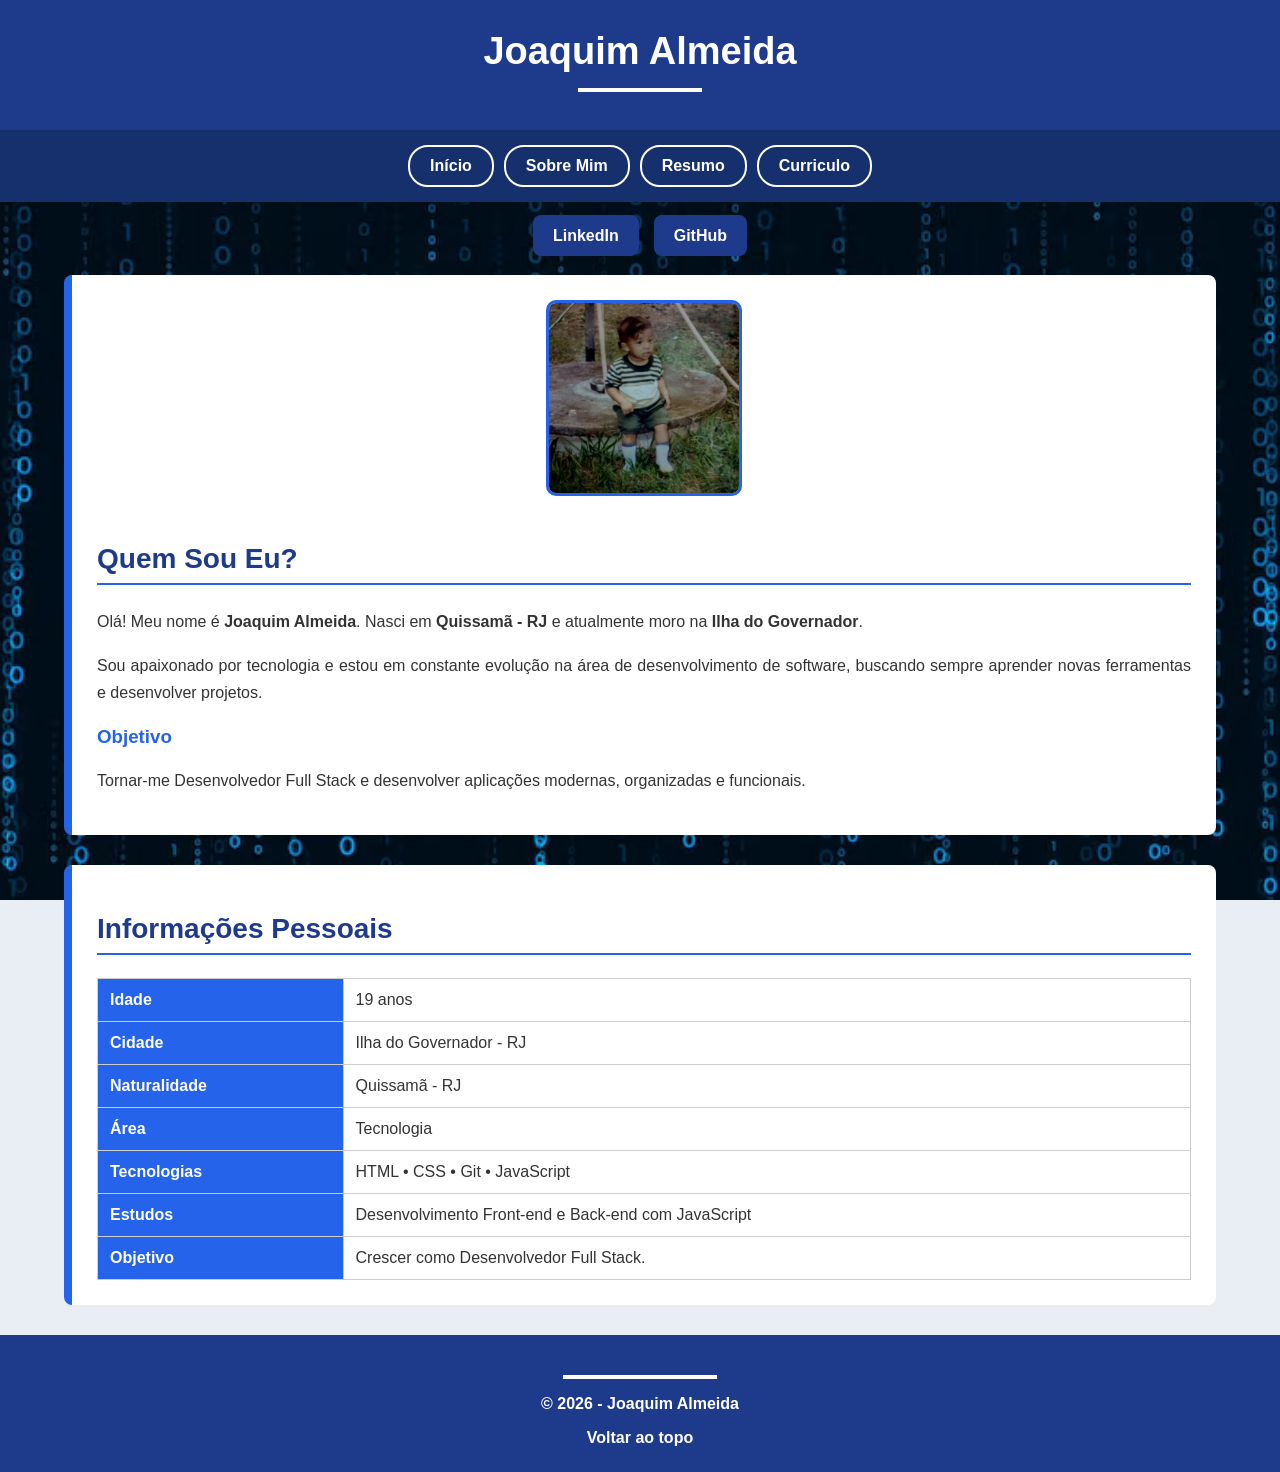
==== index.html @ 86e21179 "Finalizacao do projeto pessoal" ====
<!doctype html>
<html lang="pt-BR">
  <head>
    <meta charset="UTF-8" />
    <meta name="viewport" content="width=device-width, initial-scale=1.0" />
    <title>Page Pessoal</title>

    <link rel="stylesheet" href="style.css" />
  </head>

  <body id="inicio">
    <header class="cabecalho">
      <h1 class="titulo-principal">Joaquim Almeida</h1>
      <hr class="linha" />
    </header>

    <nav class="menu">
      <a class="link-menu" href="index.html">Início</a>
      <a class="link-menu" href="sobremim.html">Sobre Mim</a>
      <a class="link-menu" href="resumo.html">Resumo</a>
      <a class="link-menu" href="curriculo.html">Curriculo</a>
    </nav>

    <div class="redes">
      <div class="rede">
        <a
          class="botao-rede"
          href="https://www.linkedin.com/in/-joaquimal/"
          target="_blank"
        >
          LinkedIn
        </a>
      </div>

      <div class="rede">
        <a
          class="botao-rede"
          href="https://github.com/JoaquimAl-Prog"
          target="_blank"
        >
          GitHub
        </a>
      </div>
    </div>

    <main class="container">
      <!-- SOBRE MIM -->

      <section class="card">
        <div class="imagem-perfil">
          <div class="foto-perfil">
            <img class="foto" src="Imagens/foto3.jpeg" alt="Minha Foto" />
          </div>
        </div>

        <div class="conteudo">
          <div class="bloco">
            <h2 class="titulo">Quem Sou Eu?</h2>

            <p class="texto">
              Olá! Meu nome é <strong>Joaquim Almeida</strong>. Nasci em
              <strong>Quissamã - RJ</strong> e atualmente moro na
              <strong>Ilha do Governador</strong>.
            </p>
          </div>

          <div class="bloco">
            <p class="texto">
              Sou apaixonado por tecnologia e estou em constante evolução na
              área de desenvolvimento de software, buscando sempre aprender
              novas ferramentas e desenvolver projetos.
            </p>
          </div>

          <div class="bloco">
            <h3 class="subtitulo">Objetivo</h3>

            <div class="descricao">
              <p class="texto">
                Tornar-me Desenvolvedor Full Stack e desenvolver aplicações
                modernas, organizadas e funcionais.
              </p>
            </div>
          </div>
        </div>
      </section>

      <!-- INFORMAÇÕES -->

      <section class="card">
        <div class="conteudo">
          <div class="bloco">
            <h2 class="titulo">Informações Pessoais</h2>
          </div>

          <div class="tabela">
            <table class="tabela-info">
              <tr>
                <td class="campo">Idade</td>
                <td class="valor">19 anos</td>
              </tr>

              <tr>
                <td class="campo">Cidade</td>
                <td class="valor">Ilha do Governador - RJ</td>
              </tr>

              <tr>
                <td class="campo">Naturalidade</td>
                <td class="valor">Quissamã - RJ</td>
              </tr>

              <tr>
                <td class="campo">Área</td>
                <td class="valor">Tecnologia</td>
              </tr>

              <tr>
                <td class="campo">Tecnologias</td>
                <td class="valor">HTML • CSS • Git • JavaScript</td>
              </tr>

              <tr>
                <td class="campo">Estudos</td>
                <td class="valor">
                  Desenvolvimento Front-end e Back-end com JavaScript
                </td>
              </tr>

              <tr>
                <td class="campo">Objetivo</td>
                <td class="valor">Crescer como Desenvolvedor Full Stack.</td>
              </tr>
            </table>
          </div>
        </div>
      </section>
    </main>

    <footer class="rodape">
      <hr class="linha" />

      <p><b>© 2026 - Joaquim Almeida</b></p>
      <a class="voltar-topo" href="#inicio"> Voltar ao topo</a>
    </footer>
  </body>
</html>
---- style.css ----
html{
  scroll-behavior: smooth;
}

body {
  margin: 0;
  font-family: Arial, Helvetica, sans-serif;
  background-color: #e9eef5;
  color: #333;
  background-image: url("Imagens/fundo.jpeg.avif");
  background-size: cover;
  background-position: center;
  background-attachment: fixed;
}

/* ==========================
   CABEÇALHO
========================== */

.cabecalho {
  background-color: #1e3a8a;
  color: white;
  text-align: center;
  padding: 30px;
}

.titulo-principal {
  margin: 0;
  font-size: 38px;
}

.linha {
  width: 120px;
  border: 2px solid white;
  margin-top: 15px;
}

/* ==========================
   MENU
========================== */

.menu {
  background-color: #15306d;
  display: flex;
  justify-content: center;
  align-items: center;
  flex-wrap: wrap;
  padding: 15px;
  gap: 10px;
}

.link-menu {
  text-decoration: none;
  color: white;
  padding: 10px 20px;
  border: 2px solid white;
  border-radius: 20px;
  font-weight: bold;
}

.link-menu:hover {
  background-color: white;
  color: #15306d;
}

/* ==========================
   REDES SOCIAIS
========================== */

.redes {
  display: flex;
  justify-content: center;
  align-items: center;
  flex-wrap: wrap;
  gap: 15px;
  margin: 25px 0;
}

.botao-rede {
  text-decoration: none;
  background-color: #1e3a8a;
  color: white;
  padding: 12px 20px;
  border-radius: 8px;
  font-weight: bold;
}

.botao-rede:hover {
  background-color: #2563eb;
}

/* ==========================
   CONTAINER
========================== */

.container {
  width: 90%;
  max-width: 1200px;
  margin: 30px auto;

  display: flex;
  flex-direction: column;
  gap: 30px;
}

/* ==========================
   CARDS
========================== */

.card {
  display: flex;
  flex-direction: column;
  align-items: center;

  background-color: white;
  border-left: 8px solid #2563eb;
  border-radius: 8px;
  padding: 25px;
}

/* ==========================
   FOTO
========================== */

.imagem-perfil {
  width: 100%;
  margin-bottom: 20px;
  text-align: center;
}

.foto {
  width: 190px;
  height: 190px;
  object-fit: cover;
  border: 3px solid #2563eb;
  border-radius: 10px;
}

/* ==========================
   CONTEÚDO
========================== */

.conteudo {
  width: 100%;
}

.titulo {
  color: #1e3a8a;
  font-size: 28px;
  border-bottom: 2px solid #2563eb;
  padding-bottom: 8px;
}

.subtitulo {
  color: #2563eb;
  margin-top: 20px;
}

.texto {
  line-height: 1.7;
  text-align: justify;
}

/* ==========================
   LISTAS
========================== */

.lista-caracteristicas {
  display: flex;
  flex-direction: column;
  gap: 8px;
  padding-left: 20px;
}

.lista-caracteristicas li {
  margin-bottom: 5px;
}

/* ==========================
   GALERIA
========================== */
.galeria {
  display: flex;
  justify-content: center;
  align-items: center;
  gap: 20px;
  flex-wrap: wrap;
}

.galeria .foto {
  width: 140px;
  height: 140px;
  object-fit: cover;
}

/* ==========================
   TABELAS
========================== */

.tabela-info {
  width: 100%;
  border-collapse: collapse;
}

.tabela-info td {
  border: 1px solid #ccc;
  padding: 12px;
}

.campo {
  background-color: #2563eb;
  color: white;
  font-weight: bold;
}

/* ==========================
   LINHA MENOR
========================== */

.linha-menor {
  width: 100px;
  border: 2px solid #2563eb;
  margin-left: 0;
}

.voltar-topo {
  color: white;
  text-decoration: none;
  font-weight: bold;
}

/* ==========================
   RODAPÉ
========================== */

.rodape {
  background-color: #1e3a8a;
  color: white;
  text-align: center;
  padding: 25px;
}

.rodape .linha {
  width: 150px;
  border: 2px solid white;
}

/* ==========================
   AREA DE IMPRIMIR
========================== */

@media print{
.no-print, 
  .menu,
  .redes,
  .voltar-topo,
  .rodape,
  .linha,
  header nav { 
    display: none !important;
  }
.card{
    padding:15px;
}

.titulo{
    font-size:24px;
    margin-bottom:8px;
}

.subtitulo{
    margin-top:12px;
    margin-bottom:6px;
}

.texto{
    line-height:1.35;
}

.lista-caracteristicas{
    gap:4px;
}

.lista-caracteristicas li{
    margin-bottom:2px;
}

}
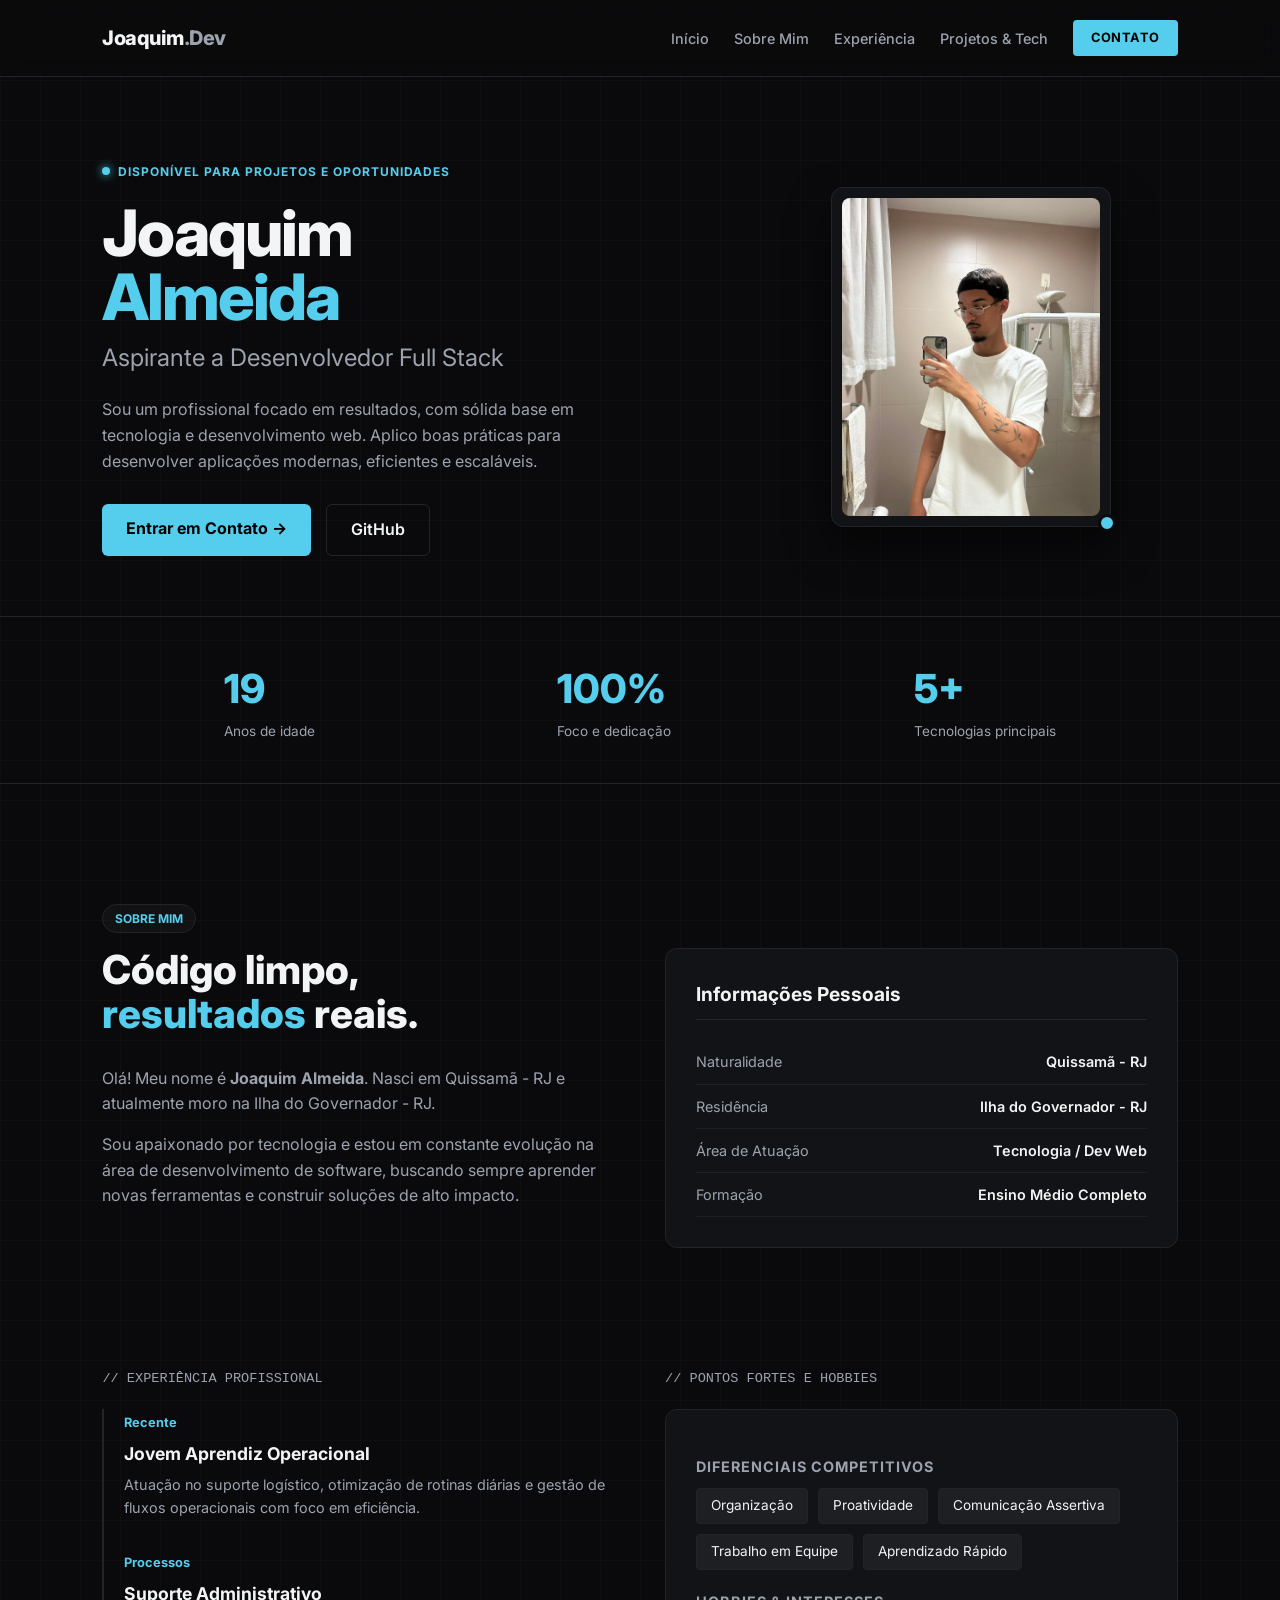
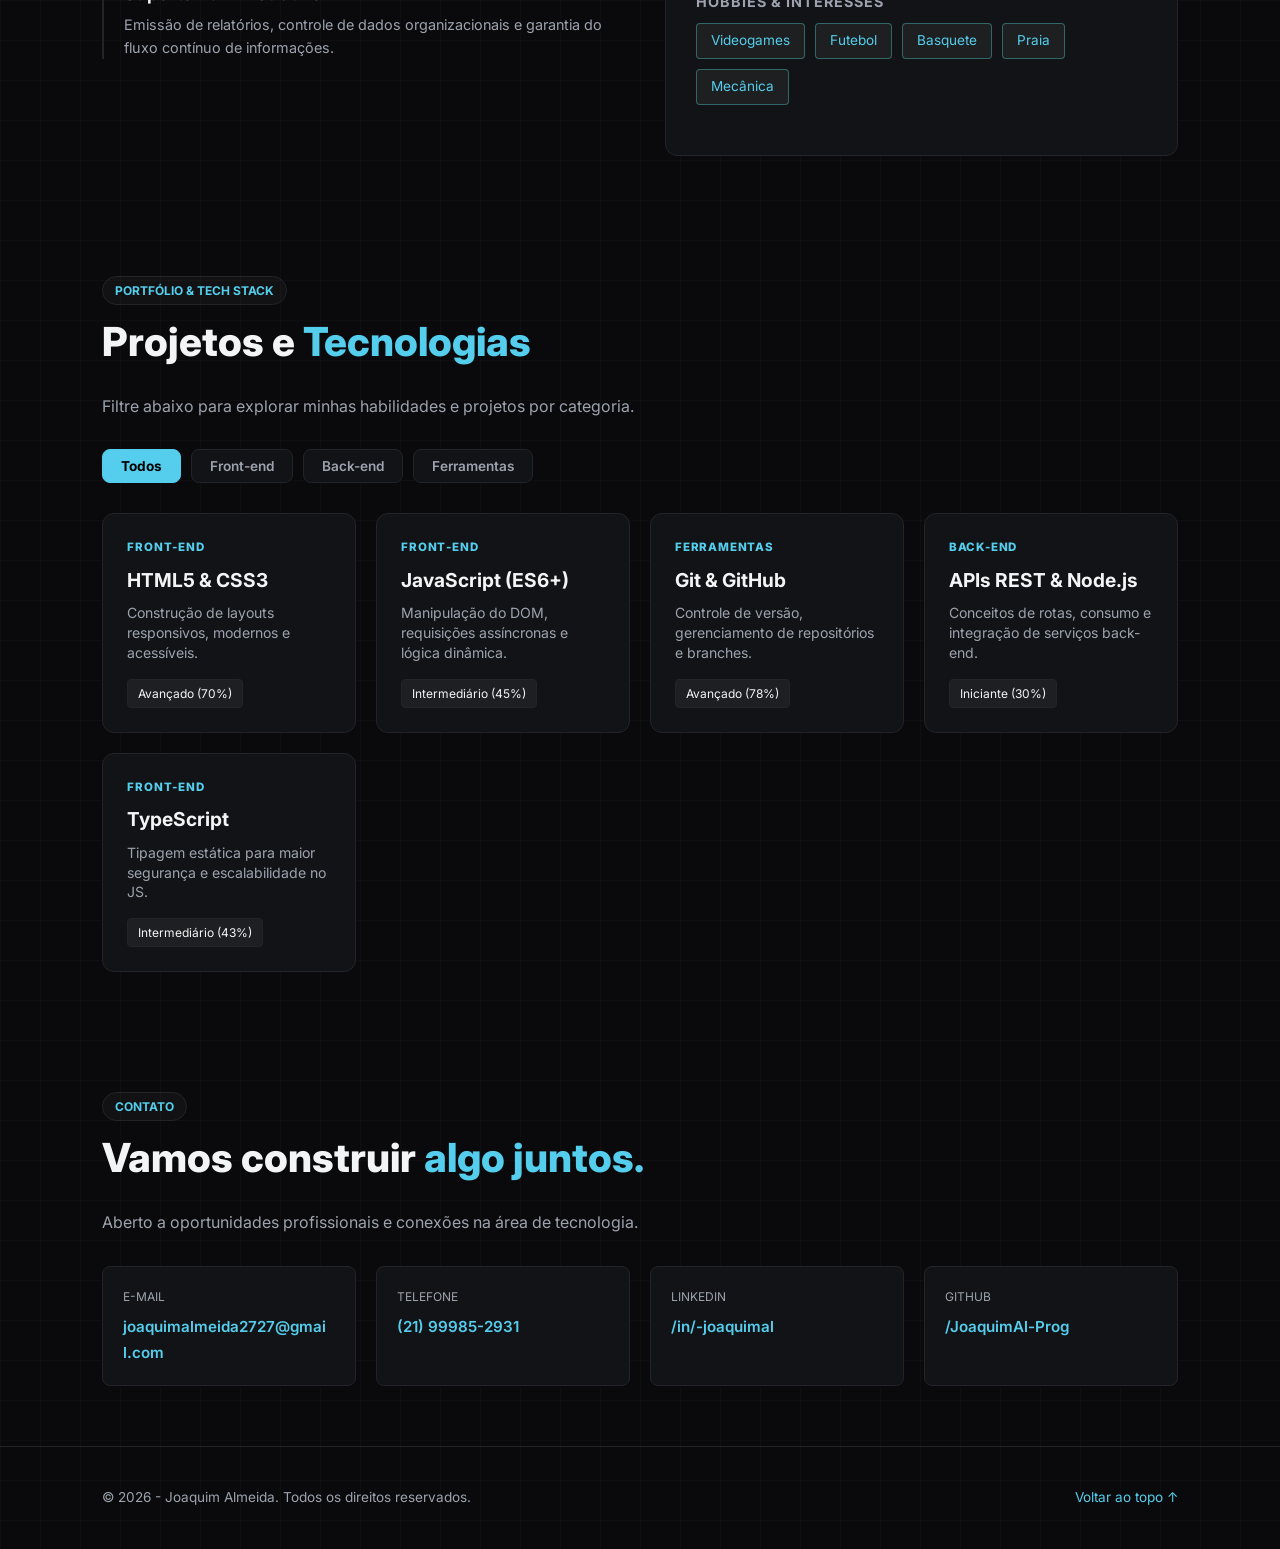
==== commit 3be1b643: "Finalizacão do projeto Pessoal" ====
--- a/index.html
+++ b/index.html
@@ -1,147 +1,222 @@
-<!doctype html>
+<!DOCTYPE html>
 <html lang="pt-BR">
   <head>
     <meta charset="UTF-8" />
     <meta name="viewport" content="width=device-width, initial-scale=1.0" />
-    <title>Page Pessoal</title>
-
+    <title>Joaquim Almeida | Desenvolvedor Full Stack</title>
     <link rel="stylesheet" href="style.css" />
+    <!-- Fonte Inter via Google Fonts -->
+    <link rel="preconnect" href="https://fonts.googleapis.com">
+    <link rel="preconnect" href="https://fonts.gstatic.com" crossorigin>
+    <link href="https://fonts.googleapis.com/css2?family=Inter:wght@300;400;600;700;800&display=swap" rel="stylesheet">
   </head>
 
-  <body id="inicio">
-    <header class="cabecalho">
-      <h1 class="titulo-principal">Joaquim Almeida</h1>
-      <hr class="linha" />
+  <body>
+    <!-- CABEÇALHO / NAV -->
+    <header class="header">
+      <div class="logo">Joaquim<span>.Dev</span></div>
+      <nav class="nav">
+        <a href="#inicio">Início</a>
+        <a href="#sobre">Sobre Mim</a>
+        <a href="#experiencia">Experiência</a>
+        <a href="#tecnologias">Projetos & Tech</a>
+        <a href="#contato" class="btn-nav">CONTATO</a>
+      </nav>
     </header>
 
-    <nav class="menu">
-      <a class="link-menu" href="index.html">Início</a>
-      <a class="link-menu" href="sobremim.html">Sobre Mim</a>
-      <a class="link-menu" href="resumo.html">Resumo</a>
-      <a class="link-menu" href="curriculo.html">Curriculo</a>
-    </nav>
-
-    <div class="redes">
-      <div class="rede">
-        <a
-          class="botao-rede"
-          href="https://www.linkedin.com/in/-joaquimal/"
-          target="_blank"
-        >
-          LinkedIn
-        </a>
-      </div>
-
-      <div class="rede">
-        <a
-          class="botao-rede"
-          href="https://github.com/JoaquimAl-Prog"
-          target="_blank"
-        >
-          GitHub
-        </a>
-      </div>
-    </div>
-
-    <main class="container">
-      <!-- SOBRE MIM -->
-
-      <section class="card">
-        <div class="imagem-perfil">
-          <div class="foto-perfil">
-            <img class="foto" src="Imagens/foto3.jpeg" alt="Minha Foto" />
-          </div>
-        </div>
-
-        <div class="conteudo">
-          <div class="bloco">
-            <h2 class="titulo">Quem Sou Eu?</h2>
-
-            <p class="texto">
-              Olá! Meu nome é <strong>Joaquim Almeida</strong>. Nasci em
-              <strong>Quissamã - RJ</strong> e atualmente moro na
-              <strong>Ilha do Governador</strong>.
-            </p>
-          </div>
-
-          <div class="bloco">
-            <p class="texto">
-              Sou apaixonado por tecnologia e estou em constante evolução na
-              área de desenvolvimento de software, buscando sempre aprender
-              novas ferramentas e desenvolver projetos.
-            </p>
-          </div>
-
-          <div class="bloco">
-            <h3 class="subtitulo">Objetivo</h3>
-
-            <div class="descricao">
-              <p class="texto">
-                Tornar-me Desenvolvedor Full Stack e desenvolver aplicações
-                modernas, organizadas e funcionais.
-              </p>
+    <!-- HERO SECTION (INÍCIO) -->
+    <section id="inicio" class="hero-section">
+      <div class="hero-content">
+        <div class="badge-status">
+          <span class="status-dot"></span>
+          DISPONÍVEL PARA PROJETOS E OPORTUNIDADES
+        </div>
+
+        <h1 class="hero-title">
+          Joaquim<br />
+          <span class="highlight">Almeida</span>
+        </h1>
+
+        <h2 class="hero-subtitle">Aspirante a Desenvolvedor Full Stack</h2>
+
+        <p class="hero-description">
+          Sou um profissional focado em resultados, com sólida base em tecnologia e desenvolvimento web. Aplico boas práticas para desenvolver aplicações modernas, eficientes e escaláveis.
+        </p>
+
+        <div class="hero-buttons">
+          <a href="#contato" class="btn-primary">Entrar em Contato &rarr;</a>
+          <a href="https://github.com/JoaquimAl-Prog" target="_blank" class="btn-secondary">GitHub</a>
+        </div>
+      </div>
+
+      <div class="hero-image-wrapper">
+        <div class="hero-card-img">
+          <img src="Imagens/foto2.jpeg" alt="Foto de Joaquim Almeida" class="profile-photo" />
+          <span class="online-indicator"></span>
+        </div>
+      </div>
+    </section>
+
+    <!-- MÉTRICAS / DESTAQUES -->
+    <section class="stats-section">
+      <div class="stat-item">
+        <h3 class="stat-number">19</h3>
+        <p class="stat-label">Anos de idade</p>
+      </div>
+      <div class="stat-item">
+        <h3 class="stat-number">100%</h3>
+        <p class="stat-label">Foco e dedicação</p>
+      </div>
+      <div class="stat-item">
+        <h3 class="stat-number">5+</h3>
+        <p class="stat-label">Tecnologias principais</p>
+      </div>
+    </section>
+
+    <!-- SOBRE MIM -->
+    <section id="sobre" class="section">
+      <div class="section-badge">SOBRE MIM</div>
+      
+      <div class="grid-2-cols">
+        <div class="about-text">
+          <h2 class="section-title">
+            Código limpo,<br />
+            <span class="highlight">resultados</span> reais.
+          </h2>
+          <p class="text-p">
+            Olá! Meu nome é <strong>Joaquim Almeida</strong>. Nasci em Quissamã - RJ e atualmente moro na Ilha do Governador - RJ.
+          </p>
+          <p class="text-p">
+            Sou apaixonado por tecnologia e estou em constante evolução na área de desenvolvimento de software, buscando sempre aprender novas ferramentas e construir soluções de alto impacto.
+          </p>
+        </div>
+
+        <div class="info-card">
+          <h3 class="card-title">Informações Pessoais</h3>
+          <table class="info-table">
+            <tr>
+              <td>Naturalidade</td>
+              <td>Quissamã - RJ</td>
+            </tr>
+            <tr>
+              <td>Residência</td>
+              <td>Ilha do Governador - RJ</td>
+            </tr>
+            <tr>
+              <td>Área de Atuação</td>
+              <td>Tecnologia / Dev Web</td>
+            </tr>
+            <tr>
+              <td>Formação</td>
+              <td>Ensino Médio Completo</td>
+            </tr>
+          </table>
+        </div>
+      </div>
+    </section>
+
+    <!-- EXPERIÊNCIA & FORMAÇÃO -->
+    <section id="experiencia" class="section">
+      <div class="grid-2-cols">
+        <!-- Coluna Experiência -->
+        <div>
+          <span class="code-tag">// EXPERIÊNCIA PROFISSIONAL</span>
+          <div class="timeline">
+            <div class="timeline-item">
+              <span class="timeline-date">Recente</span>
+              <h3 class="timeline-title">Jovem Aprendiz Operacional</h3>
+              <p class="timeline-desc">Atuação no suporte logístico, otimização de rotinas diárias e gestão de fluxos operacionais com foco em eficiência.</p>
+            </div>
+            <div class="timeline-item">
+              <span class="timeline-date">Processos</span>
+              <h3 class="timeline-title">Suporte Administrativo</h3>
+              <p class="timeline-desc">Emissão de relatórios, controle de dados organizacionais e garantia do fluxo contínuo de informações.</p>
             </div>
           </div>
         </div>
-      </section>
-
-      <!-- INFORMAÇÕES -->
-
-      <section class="card">
-        <div class="conteudo">
-          <div class="bloco">
-            <h2 class="titulo">Informações Pessoais</h2>
+
+        <!-- Coluna Hobbies e Pontos Fortes -->
+        <div>
+          <span class="code-tag">// PONTOS FORTES E HOBBIES</span>
+          <div class="skills-box">
+            <h4 class="sub-heading">Diferenciais Competitivos</h4>
+            <ul class="tag-list">
+              <li>Organização</li>
+              <li>Proatividade</li>
+              <li>Comunicação Assertiva</li>
+              <li>Trabalho em Equipe</li>
+              <li>Aprendizado Rápido</li>
+            </ul>
+
+            <h4 class="sub-heading">Hobbies & Interesses</h4>
+            <ul class="tag-list glow">
+              <li>Videogames</li>
+              <li>Futebol</li>
+              <li>Basquete</li>
+              <li>Praia</li>
+              <li>Mecânica</li>
+            </ul>
           </div>
-
-          <div class="tabela">
-            <table class="tabela-info">
-              <tr>
-                <td class="campo">Idade</td>
-                <td class="valor">19 anos</td>
-              </tr>
-
-              <tr>
-                <td class="campo">Cidade</td>
-                <td class="valor">Ilha do Governador - RJ</td>
-              </tr>
-
-              <tr>
-                <td class="campo">Naturalidade</td>
-                <td class="valor">Quissamã - RJ</td>
-              </tr>
-
-              <tr>
-                <td class="campo">Área</td>
-                <td class="valor">Tecnologia</td>
-              </tr>
-
-              <tr>
-                <td class="campo">Tecnologias</td>
-                <td class="valor">HTML • CSS • Git • JavaScript</td>
-              </tr>
-
-              <tr>
-                <td class="campo">Estudos</td>
-                <td class="valor">
-                  Desenvolvimento Front-end e Back-end com JavaScript
-                </td>
-              </tr>
-
-              <tr>
-                <td class="campo">Objetivo</td>
-                <td class="valor">Crescer como Desenvolvedor Full Stack.</td>
-              </tr>
-            </table>
-          </div>
-        </div>
-      </section>
-    </main>
-
-    <footer class="rodape">
-      <hr class="linha" />
-
-      <p><b>© 2026 - Joaquim Almeida</b></p>
-      <a class="voltar-topo" href="#inicio"> Voltar ao topo</a>
+        </div>
+      </div>
+    </section>
+
+    <!-- PROJETOS & HABILIDADES DINÂMICAS (SISTEMA RENDERIZADO VIA JS) -->
+    <section id="tecnologias" class="section">
+      <div class="section-badge">PORTFÓLIO & TECH STACK</div>
+      
+      <h2 class="section-title">
+        Projetos e <span class="highlight">Tecnologias</span>
+      </h2>
+      
+      <p class="hero-description">
+        Filtre abaixo para explorar minhas habilidades e projetos por categoria.
+      </p>
+
+      <!-- Botões de Filtro -->
+      <div class="filter-container">
+        <button class="btn-filter active" data-categoria="Todos">Todos</button>
+        <button class="btn-filter" data-categoria="Front-end">Front-end</button>
+        <button class="btn-filter" data-categoria="Back-end">Back-end</button>
+        <button class="btn-filter" data-categoria="Ferramentas">Ferramentas</button>
+      </div>
+
+      <!-- Container onde o JS injeta os cards -->
+      <div id="tech-list" class="tech-grid"></div>
+    </section>
+
+    <!-- CONTATO -->
+    <section id="contato" class="section">
+      <div class="section-badge">CONTATO</div>
+      <h2 class="section-title">Vamos construir <span class="highlight">algo juntos.</span></h2>
+      <p class="hero-description">Aberto a oportunidades profissionais e conexões na área de tecnologia.</p>
+
+      <div class="contact-card">
+        <div class="contact-item">
+          <span class="contact-label">E-MAIL</span>
+          <a href="mailto:joaquimalmeida2727@gmail.com" class="contact-value">joaquimalmeida2727@gmail.com</a>
+        </div>
+        <div class="contact-item">
+          <span class="contact-label">TELEFONE</span>
+          <span class="contact-value">(21) 99985-2931</span>
+        </div>
+        <div class="contact-item">
+          <span class="contact-label">LINKEDIN</span>
+          <a href="https://www.linkedin.com/in/-joaquimal/" target="_blank" class="contact-value">/in/-joaquimal</a>
+        </div>
+        <div class="contact-item">
+          <span class="contact-label">GITHUB</span>
+          <a href="https://github.com/JoaquimAl-Prog" target="_blank" class="contact-value">/JoaquimAl-Prog</a>
+        </div>
+      </div>
+    </section>
+
+    <!-- RODAPÉ -->
+    <footer class="footer">
+      <p>© 2026 - Joaquim Almeida. Todos os direitos reservados.</p>
+      <a href="#inicio" class="back-to-top">Voltar ao topo &uarr;</a>
     </footer>
+
+    <script src="script.js"></script>
   </body>
-</html>
+</html>
--- a/style.css
+++ b/style.css
@@ -1,288 +1,561 @@
-html{
+/* ==========================================================================
+   RESET & VARIÁVEIS GLOBAIS
+   ========================================================================== */
+* {
+  margin: 0;
+  padding: 0;
+  box-sizing: border-box;
+}
+
+:root {
+  --bg-color: #0a0a0c;
+  --card-bg: #121316;
+  --border-color: #22242a;
+  --text-main: #f3f4f6;
+  --text-muted: #9ca3af;
+  --accent-color: #54ceec;
+  --accent-hover: #1a7bbb;
+  --font-family: 'Inter', -apple-system, BlinkMacSystemFont, sans-serif;
+}
+
+html {
   scroll-behavior: smooth;
 }
 
 body {
-  margin: 0;
-  font-family: Arial, Helvetica, sans-serif;
-  background-color: #e9eef5;
-  color: #333;
-  background-image: url("Imagens/fundo.jpeg.avif");
-  background-size: cover;
-  background-position: center;
-  background-attachment: fixed;
-}
-
-/* ==========================
-   CABEÇALHO
-========================== */
-
-.cabecalho {
-  background-color: #1e3a8a;
-  color: white;
-  text-align: center;
+  background-color: var(--bg-color);
+  color: var(--text-main);
+  font-family: var(--font-family);
+  line-height: 1.6;
+  background-image: 
+    linear-gradient(to right, rgba(255, 255, 255, 0.02) 1px, transparent 1px),
+    linear-gradient(to bottom, rgba(255, 255, 255, 0.02) 1px, transparent 1px);
+  background-size: 40px 40px;
+}
+
+/* ==========================================================================
+   CABEÇALHO & NAVEGAÇÃO
+   ========================================================================== */
+.header {
+  display: flex;
+  justify-content: space-between;
+  align-items: center;
+  padding: 20px 8%;
+  background: rgba(10, 10, 12, 0.8);
+  backdrop-filter: blur(10px);
+  position: sticky;
+  top: 0;
+  z-index: 1000;
+  border-bottom: 1px solid var(--border-color);
+}
+
+.logo {
+  font-size: 1.25rem;
+  font-weight: 800;
+  letter-spacing: -0.5px;
+}
+
+.logo span {
+  color: var(--text-muted);
+}
+
+.nav {
+  display: flex;
+  align-items: center;
+  gap: 25px;
+}
+
+.nav a {
+  color: var(--text-muted);
+  text-decoration: none;
+  font-size: 0.9rem;
+  font-weight: 500;
+  transition: color 0.3s ease;
+}
+
+.nav a:hover {
+  color: var(--text-main);
+}
+
+.nav .btn-nav {
+  background-color: var(--accent-color);
+  color: #000;
+  padding: 8px 18px;
+  border-radius: 4px;
+  font-weight: 700;
+  font-size: 0.8rem;
+  letter-spacing: 0.5px;
+  transition: background-color 0.3s ease;
+}
+
+.nav .btn-nav:hover {
+  background-color: var(--accent-hover);
+  color: #000;
+}
+
+/* ==========================================================================
+   HERO SECTION
+   ========================================================================== */
+.hero-section {
+  display: grid;
+  grid-template-columns: 1.2fr 0.8fr;
+  align-items: center;
+  gap: 40px;
+  padding: 80px 8% 60px;
+}
+
+.badge-status {
+  display: inline-flex;
+  align-items: center;
+  gap: 8px;
+  font-size: 0.75rem;
+  font-weight: 700;
+  color: var(--accent-color);
+  letter-spacing: 1px;
+  margin-bottom: 20px;
+}
+
+.status-dot {
+  width: 8px;
+  height: 8px;
+  background-color: var(--accent-color);
+  border-radius: 50%;
+  box-shadow: 0 0 10px var(--accent-color);
+}
+
+.hero-title {
+  font-size: 4rem;
+  line-height: 1;
+  font-weight: 800;
+  letter-spacing: -2px;
+  margin-bottom: 10px;
+}
+
+.highlight {
+  color: var(--accent-color);
+}
+
+.hero-subtitle {
+  font-size: 1.5rem;
+  color: var(--text-muted);
+  font-weight: 400;
+  margin-bottom: 20px;
+}
+
+.hero-description {
+  max-width: 540px;
+  color: var(--text-muted);
+  margin-bottom: 30px;
+}
+
+.hero-buttons {
+  display: flex;
+  gap: 15px;
+  flex-wrap: wrap;
+}
+
+.btn-primary {
+  background-color: var(--accent-color);
+  color: #000;
+  padding: 12px 24px;
+  border-radius: 6px;
+  text-decoration: none;
+  font-weight: 700;
+  transition: transform 0.2s ease;
+}
+
+.btn-secondary {
+  background-color: transparent;
+  color: var(--text-main);
+  border: 1px solid var(--border-color);
+  padding: 12px 24px;
+  border-radius: 6px;
+  text-decoration: none;
+  font-weight: 600;
+  cursor: pointer;
+  font-family: inherit;
+  transition: border-color 0.3s ease;
+}
+
+.btn-primary:hover {
+  transform: translateY(-2px);
+}
+
+.btn-secondary:hover {
+  border-color: var(--text-main);
+}
+
+.hero-image-wrapper {
+  display: flex;
+  justify-content: center;
+}
+
+.hero-card-img {
+  position: relative;
+  width: 280px;
+  height: 340px;
+  background-color: var(--card-bg);
+  border: 1px solid var(--border-color);
+  border-radius: 12px;
+  padding: 10px;
+  box-shadow: 0 20px 40px rgba(0, 0, 0, 0.5);
+}
+
+.profile-photo {
+  width: 100%;
+  height: 100%;
+  object-fit: cover;
+  border-radius: 8px;
+}
+
+.online-indicator {
+  position: absolute;
+  bottom: -6px;
+  right: -6px;
+  width: 18px;
+  height: 18px;
+  background-color: var(--accent-color);
+  border: 3px solid var(--bg-color);
+  border-radius: 50%;
+}
+
+/* ==========================================================================
+   ESTATÍSTICAS
+   ========================================================================== */
+.stats-section {
+  display: flex;
+  justify-content: space-around;
+  padding: 40px 8%;
+  border-top: 1px solid var(--border-color);
+  border-bottom: 1px solid var(--border-color);
+  margin-bottom: 60px;
+}
+
+.stat-number {
+  font-size: 2.5rem;
+  color: var(--accent-color);
+  font-weight: 800;
+}
+
+.stat-label {
+  color: var(--text-muted);
+  font-size: 0.85rem;
+}
+
+/* ==========================================================================
+   SEÇÕES GERAIS
+   ========================================================================== */
+.section {
+  padding: 60px 8%;
+}
+
+.section-badge {
+  display: inline-block;
+  border: 1px solid var(--border-color);
+  background-color: rgba(255, 255, 255, 0.03);
+  padding: 4px 12px;
+  border-radius: 20px;
+  font-size: 0.75rem;
+  color: var(--accent-color);
+  font-weight: 700;
+  margin-bottom: 15px;
+}
+
+.section-title {
+  font-size: 2.5rem;
+  font-weight: 800;
+  line-height: 1.1;
+  margin-bottom: 30px;
+}
+
+.grid-2-cols {
+  display: grid;
+  grid-template-columns: 1fr 1fr;
+  gap: 50px;
+}
+
+.text-p {
+  color: var(--text-muted);
+  margin-bottom: 15px;
+  font-size: 1rem;
+}
+
+/* ==========================================================================
+   TABELAS & CARDS
+   ========================================================================== */
+.info-card {
+  background-color: var(--card-bg);
+  border: 1px solid var(--border-color);
   padding: 30px;
-}
-
-.titulo-principal {
-  margin: 0;
-  font-size: 38px;
-}
-
-.linha {
-  width: 120px;
-  border: 2px solid white;
-  margin-top: 15px;
-}
-
-/* ==========================
-   MENU
-========================== */
-
-.menu {
-  background-color: #15306d;
-  display: flex;
-  justify-content: center;
-  align-items: center;
-  flex-wrap: wrap;
-  padding: 15px;
-  gap: 10px;
-}
-
-.link-menu {
-  text-decoration: none;
-  color: white;
-  padding: 10px 20px;
-  border: 2px solid white;
-  border-radius: 20px;
-  font-weight: bold;
-}
-
-.link-menu:hover {
-  background-color: white;
-  color: #15306d;
-}
-
-/* ==========================
-   REDES SOCIAIS
-========================== */
-
-.redes {
-  display: flex;
-  justify-content: center;
-  align-items: center;
-  flex-wrap: wrap;
-  gap: 15px;
-  margin: 25px 0;
-}
-
-.botao-rede {
-  text-decoration: none;
-  background-color: #1e3a8a;
-  color: white;
-  padding: 12px 20px;
-  border-radius: 8px;
-  font-weight: bold;
-}
-
-.botao-rede:hover {
-  background-color: #2563eb;
-}
-
-/* ==========================
-   CONTAINER
-========================== */
-
-.container {
-  width: 90%;
-  max-width: 1200px;
-  margin: 30px auto;
-
-  display: flex;
-  flex-direction: column;
-  gap: 30px;
-}
-
-/* ==========================
-   CARDS
-========================== */
-
-.card {
-  display: flex;
-  flex-direction: column;
-  align-items: center;
-
-  background-color: white;
-  border-left: 8px solid #2563eb;
-  border-radius: 8px;
-  padding: 25px;
-}
-
-/* ==========================
-   FOTO
-========================== */
-
-.imagem-perfil {
-  width: 100%;
+  border-radius: 12px;
+}
+
+.card-title {
+  font-size: 1.2rem;
   margin-bottom: 20px;
-  text-align: center;
-}
-
-.foto {
-  width: 190px;
-  height: 190px;
-  object-fit: cover;
-  border: 3px solid #2563eb;
-  border-radius: 10px;
-}
-
-/* ==========================
-   CONTEÚDO
-========================== */
-
-.conteudo {
-  width: 100%;
-}
-
-.titulo {
-  color: #1e3a8a;
-  font-size: 28px;
-  border-bottom: 2px solid #2563eb;
-  padding-bottom: 8px;
-}
-
-.subtitulo {
-  color: #2563eb;
-  margin-top: 20px;
-}
-
-.texto {
-  line-height: 1.7;
-  text-align: justify;
-}
-
-/* ==========================
-   LISTAS
-========================== */
-
-.lista-caracteristicas {
-  display: flex;
-  flex-direction: column;
-  gap: 8px;
-  padding-left: 20px;
-}
-
-.lista-caracteristicas li {
-  margin-bottom: 5px;
-}
-
-/* ==========================
-   GALERIA
-========================== */
-.galeria {
-  display: flex;
-  justify-content: center;
-  align-items: center;
-  gap: 20px;
-  flex-wrap: wrap;
-}
-
-.galeria .foto {
-  width: 140px;
-  height: 140px;
-  object-fit: cover;
-}
-
-/* ==========================
-   TABELAS
-========================== */
-
-.tabela-info {
+  border-bottom: 1px solid var(--border-color);
+  padding-bottom: 10px;
+}
+
+.info-table {
   width: 100%;
   border-collapse: collapse;
 }
 
-.tabela-info td {
-  border: 1px solid #ccc;
-  padding: 12px;
-}
-
-.campo {
-  background-color: #2563eb;
-  color: white;
-  font-weight: bold;
-}
-
-/* ==========================
-   LINHA MENOR
-========================== */
-
-.linha-menor {
-  width: 100px;
-  border: 2px solid #2563eb;
-  margin-left: 0;
-}
-
-.voltar-topo {
-  color: white;
+.info-table td {
+  padding: 10px 0;
+  border-bottom: 1px solid rgba(255, 255, 255, 0.05);
+  font-size: 0.9rem;
+}
+
+.info-table td:first-child {
+  color: var(--text-muted);
+}
+
+.info-table td:last-child {
+  text-align: right;
+  font-weight: 600;
+}
+
+/* ==========================================================================
+   TIMELINE (EXPERIÊNCIA)
+   ========================================================================== */
+.code-tag {
+  font-family: monospace;
+  color: var(--text-muted);
+  font-size: 0.85rem;
+  display: block;
+  margin-bottom: 20px;
+}
+
+.timeline {
+  border-left: 2px solid var(--border-color);
+  padding-left: 20px;
+}
+
+.timeline-item {
+  margin-bottom: 30px;
+  position: relative;
+}
+
+.timeline-date {
+  font-size: 0.8rem;
+  color: var(--accent-color);
+  font-weight: 700;
+}
+
+.timeline-title {
+  font-size: 1.1rem;
+  margin: 5px 0;
+}
+
+.timeline-desc {
+  color: var(--text-muted);
+  font-size: 0.9rem;
+}
+
+/* ==========================================================================
+   TAGS & HOBBIES
+   ========================================================================== */
+.skills-box {
+  background-color: var(--card-bg);
+  border: 1px solid var(--border-color);
+  padding: 30px;
+  border-radius: 12px;
+}
+
+.sub-heading {
+  font-size: 0.9rem;
+  text-transform: uppercase;
+  letter-spacing: 1px;
+  color: var(--text-muted);
+  margin: 15px 0 10px;
+}
+
+.tag-list {
+  display: flex;
+  flex-wrap: wrap;
+  gap: 10px;
+  list-style: none;
+  margin-bottom: 20px;
+}
+
+.tag-list li {
+  background-color: rgba(255, 255, 255, 0.05);
+  border: 1px solid var(--border-color);
+  padding: 6px 14px;
+  border-radius: 4px;
+  font-size: 0.85rem;
+}
+
+.tag-list.glow li {
+  border-color: rgba(87, 236, 229, 0.356);
+  color: var(--accent-color);
+}
+
+/* ==========================================================================
+   FILTROS E CARDS DINÂMICOS DO PORTFÓLIO
+   ========================================================================== */
+.filter-container {
+  display: flex;
+  gap: 10px;
+  margin-bottom: 30px;
+  flex-wrap: wrap;
+}
+
+.btn-filter {
+  background-color: var(--card-bg);
+  border: 1px solid var(--border-color);
+  color: var(--text-muted);
+  padding: 8px 18px;
+  border-radius: 8px;
+  cursor: pointer;
+  font-family: inherit;
+  font-size: 0.85rem;
+  font-weight: 600;
+  transition: all 0.2s ease;
+}
+
+.btn-filter.active,
+.btn-filter:hover {
+  background-color: var(--accent-color);
+  color: #000000;
+  border-color: var(--accent-color);
+  font-weight: 700;
+}
+
+.tech-grid {
+  display: grid;
+  grid-template-columns: repeat(auto-fit, minmax(240px, 1fr));
+  gap: 20px;
+}
+
+.tech-card {
+  background-color: var(--card-bg);
+  border: 1px solid var(--border-color);
+  border-radius: 12px;
+  padding: 24px;
+  display: flex;
+  flex-direction: column;
+  justify-content: space-between;
+  transition: transform 0.2s ease, border-color 0.2s ease;
+}
+
+.tech-card:hover {
+  transform: translateY(-4px);
+  border-color: var(--accent-color);
+}
+
+.tech-category {
+  font-size: 0.72rem;
+  color: var(--accent-color);
+  font-weight: 800;
+  text-transform: uppercase;
+  letter-spacing: 0.8px;
+  margin-bottom: 8px;
+  display: block;
+}
+
+.tech-card h3 {
+  font-size: 1.2rem;
+  font-weight: 700;
+  color: var(--text-main);
+  margin-bottom: 8px;
+}
+
+.tech-card p {
+  font-size: 0.88rem;
+  color: var(--text-muted);
+  line-height: 1.4;
+  margin-bottom: 16px;
+}
+
+.tech-level {
+  display: inline-block;
+  align-self: flex-start;
+  font-size: 0.75rem;
+  padding: 4px 10px;
+  border-radius: 4px;
+  background-color: rgba(255, 255, 255, 0.05);
+  color: var(--text-main);
+  border: 1px solid var(--border-color);
+}
+
+/* ==========================================================================
+   CONTATO & RODAPÉ
+   ========================================================================== */
+.contact-card {
+  display: grid;
+  grid-template-columns: repeat(auto-fit, minmax(200px, 1fr));
+  gap: 20px;
+  margin-top: 30px;
+}
+
+.contact-item {
+  background-color: var(--card-bg);
+  border: 1px solid var(--border-color);
+  padding: 20px;
+  border-radius: 8px;
+}
+
+.contact-label {
+  display: block;
+  font-size: 0.75rem;
+  color: var(--text-muted);
+  margin-bottom: 8px;
+}
+
+.contact-value {
+  color: var(--accent-color);
   text-decoration: none;
-  font-weight: bold;
-}
-
-/* ==========================
-   RODAPÉ
-========================== */
-
-.rodape {
-  background-color: #1e3a8a;
-  color: white;
-  text-align: center;
-  padding: 25px;
-}
-
-.rodape .linha {
-  width: 150px;
-  border: 2px solid white;
-}
-
-/* ==========================
-   AREA DE IMPRIMIR
-========================== */
-
-@media print{
-.no-print, 
-  .menu,
-  .redes,
-  .voltar-topo,
-  .rodape,
-  .linha,
-  header nav { 
-    display: none !important;
+  font-weight: 600;
+  font-size: 0.95rem;
+  word-break: break-all;
+}
+
+.footer {
+  display: flex;
+  justify-content: space-between;
+  align-items: center;
+  padding: 40px 8%;
+  border-top: 1px solid var(--border-color);
+  color: var(--text-muted);
+  font-size: 0.85rem;
+}
+
+.back-to-top {
+  color: var(--accent-color);
+  text-decoration: none;
+}
+
+/* ==========================================================================
+   RESPONSIVIDADE
+   ========================================================================== */
+@media (max-width: 768px) {
+  .hero-section {
+    grid-template-columns: 1fr;
+    text-align: center;
   }
-.card{
-    padding:15px;
-}
-
-.titulo{
-    font-size:24px;
-    margin-bottom:8px;
-}
-
-.subtitulo{
-    margin-top:12px;
-    margin-bottom:6px;
-}
-
-.texto{
-    line-height:1.35;
-}
-
-.lista-caracteristicas{
-    gap:4px;
-}
-
-.lista-caracteristicas li{
-    margin-bottom:2px;
-}
-
+
+  .hero-title {
+    font-size: 2.8rem;
+  }
+
+  .hero-buttons {
+    justify-content: center;
+  }
+
+  .grid-2-cols {
+    grid-template-columns: 1fr;
+  }
+
+  .stats-section {
+    flex-direction: column;
+    gap: 20px;
+    text-align: center;
+  }
+
+  .nav {
+    display: none;
+  }
 }
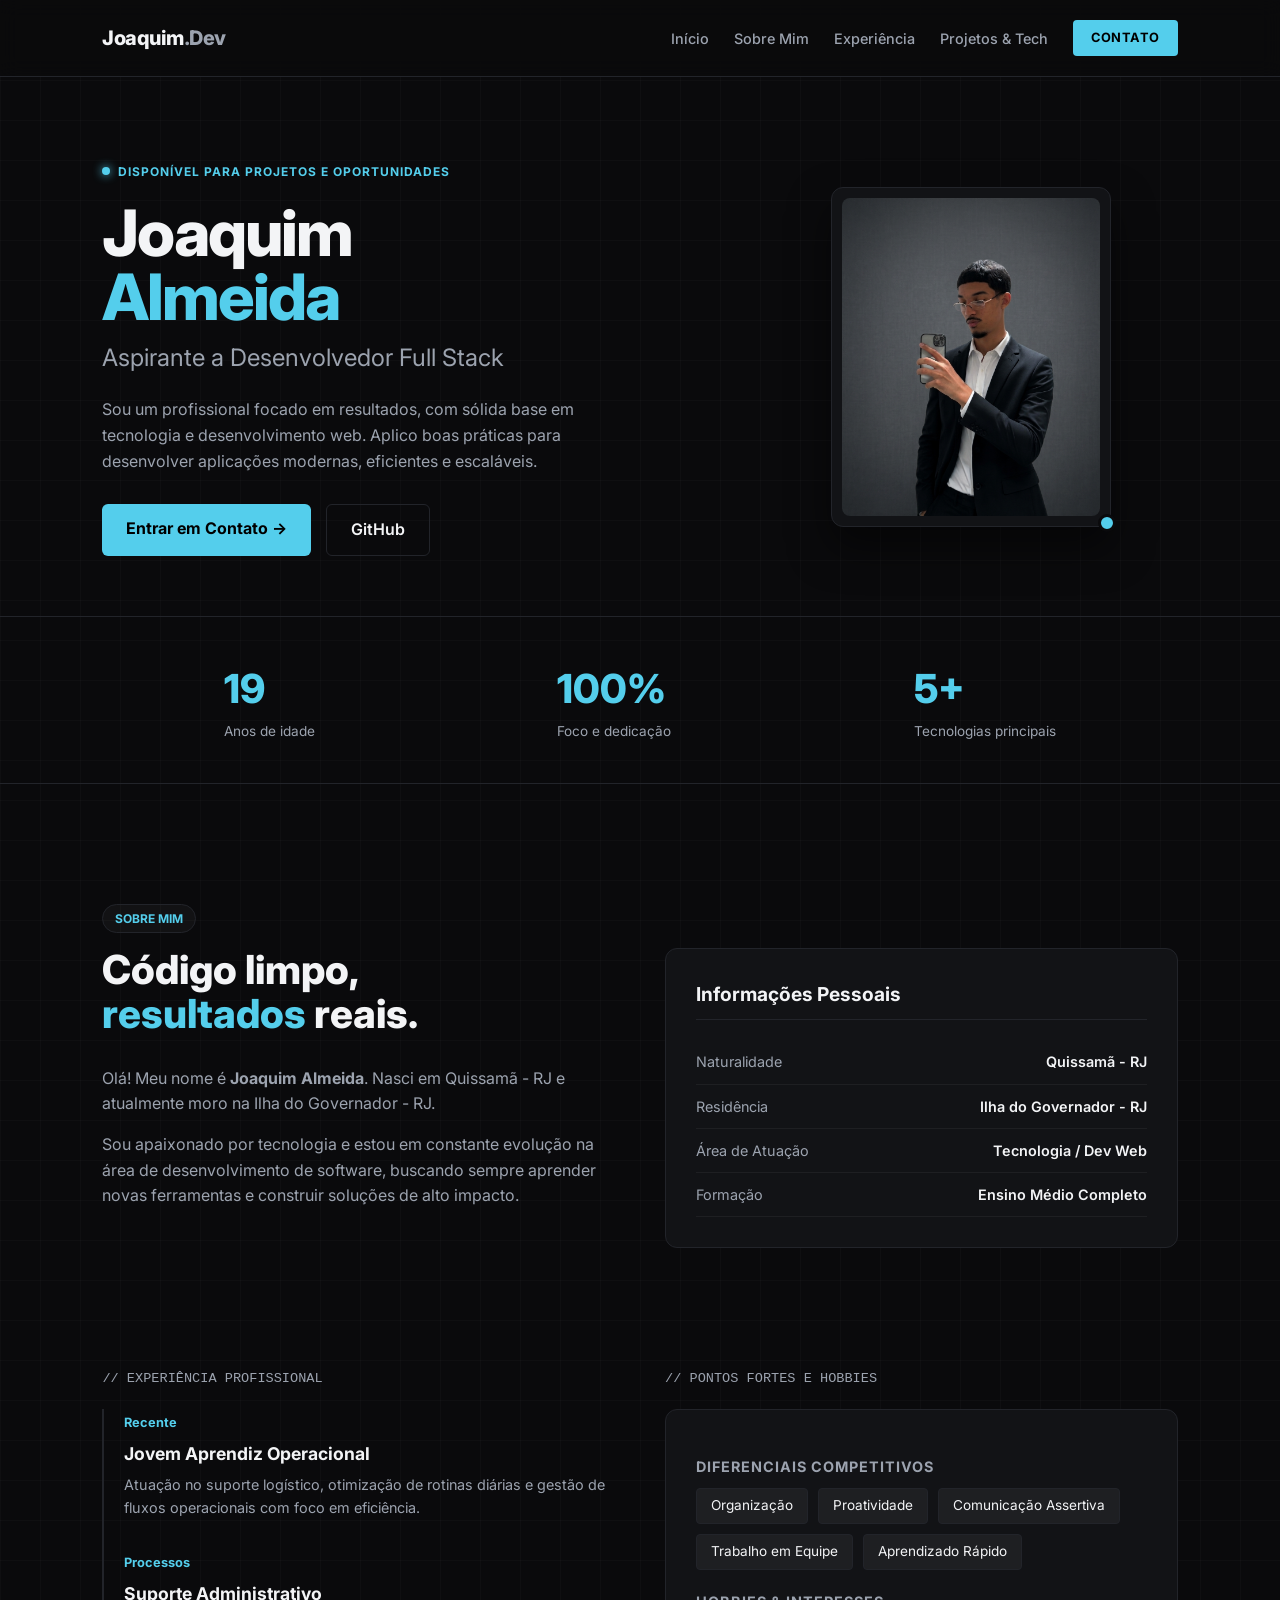
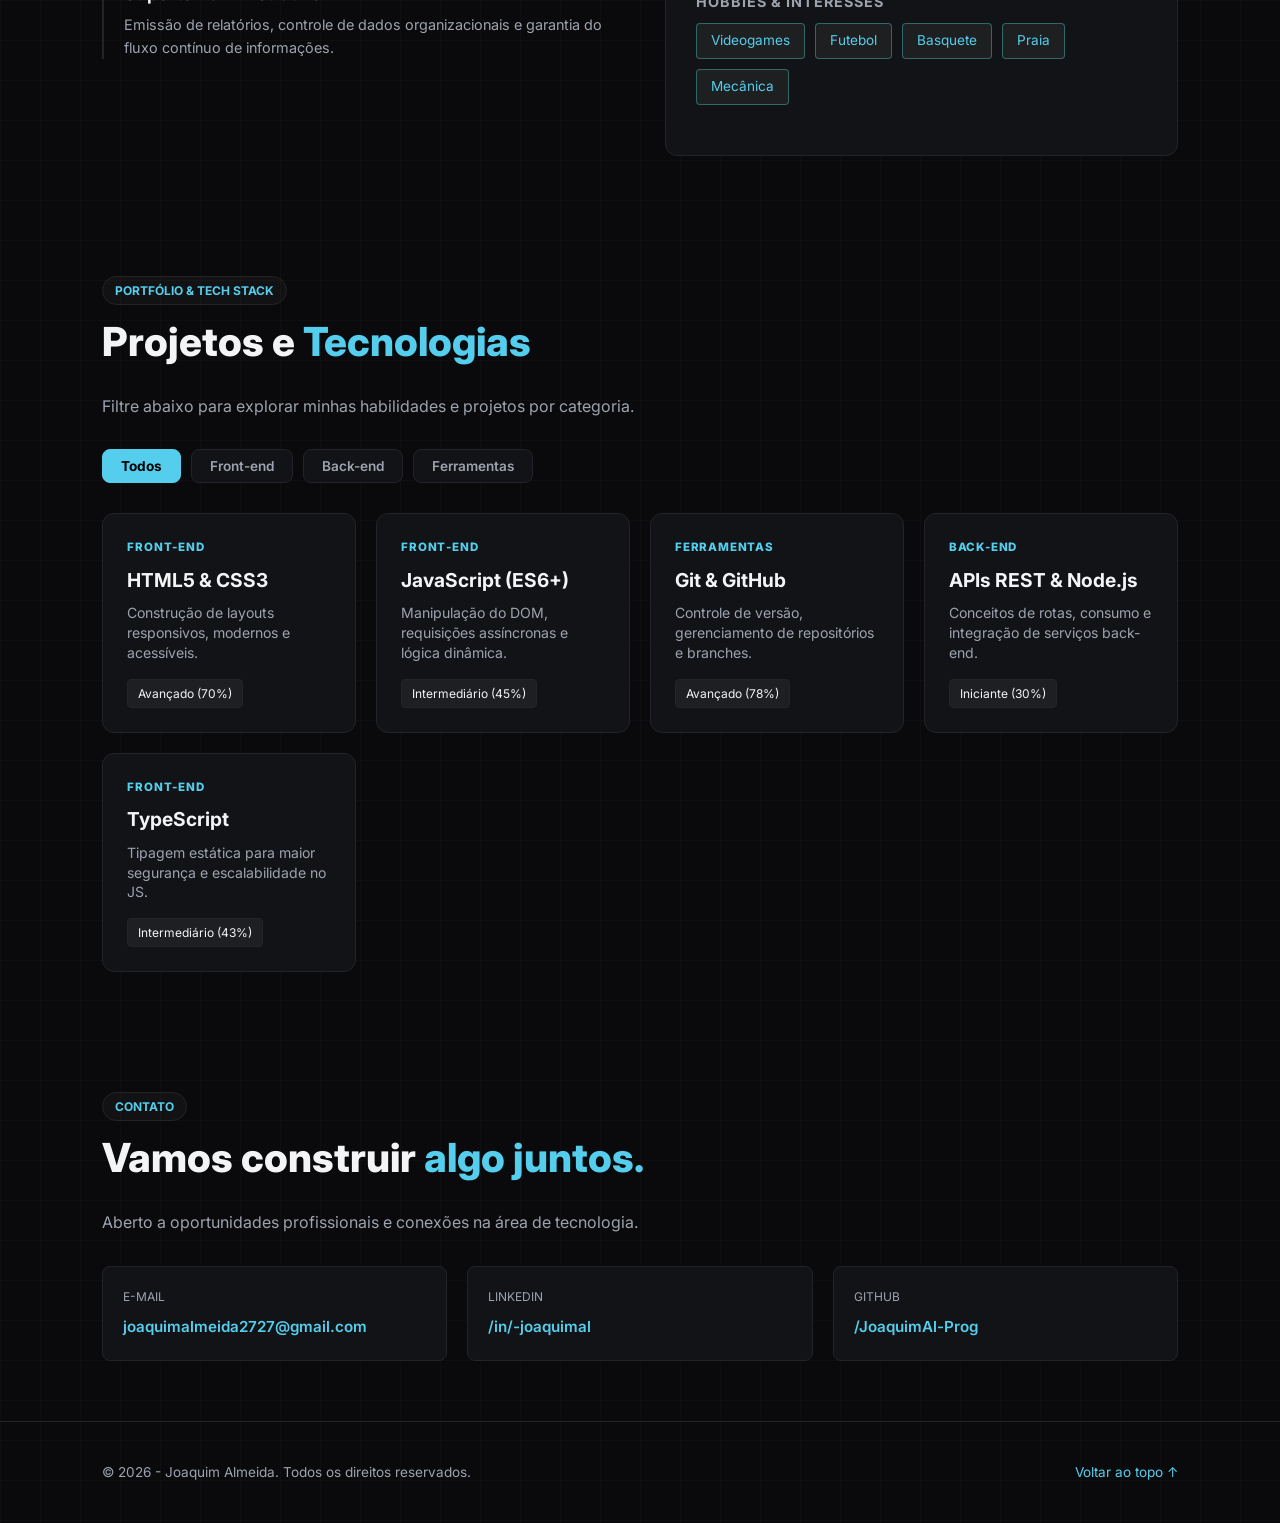
==== commit e09ea7fa: "Finalizacão do projeto Pessoal" ====
--- a/index.html
+++ b/index.html
@@ -1,4 +1,4 @@
-<!DOCTYPE html>
+<!doctype html>
 <html lang="pt-BR">
   <head>
     <meta charset="UTF-8" />
@@ -6,9 +6,12 @@
     <title>Joaquim Almeida | Desenvolvedor Full Stack</title>
     <link rel="stylesheet" href="style.css" />
     <!-- Fonte Inter via Google Fonts -->
-    <link rel="preconnect" href="https://fonts.googleapis.com">
-    <link rel="preconnect" href="https://fonts.gstatic.com" crossorigin>
-    <link href="https://fonts.googleapis.com/css2?family=Inter:wght@300;400;600;700;800&display=swap" rel="stylesheet">
+    <link rel="preconnect" href="https://fonts.googleapis.com" />
+    <link rel="preconnect" href="https://fonts.gstatic.com" crossorigin />
+    <link
+      href="https://fonts.googleapis.com/css2?family=Inter:wght@300;400;600;700;800&display=swap"
+      rel="stylesheet"
+    />
   </head>
 
   <body>
@@ -40,18 +43,29 @@
         <h2 class="hero-subtitle">Aspirante a Desenvolvedor Full Stack</h2>
 
         <p class="hero-description">
-          Sou um profissional focado em resultados, com sólida base em tecnologia e desenvolvimento web. Aplico boas práticas para desenvolver aplicações modernas, eficientes e escaláveis.
+          Sou um profissional focado em resultados, com sólida base em
+          tecnologia e desenvolvimento web. Aplico boas práticas para
+          desenvolver aplicações modernas, eficientes e escaláveis.
         </p>
 
         <div class="hero-buttons">
           <a href="#contato" class="btn-primary">Entrar em Contato &rarr;</a>
-          <a href="https://github.com/JoaquimAl-Prog" target="_blank" class="btn-secondary">GitHub</a>
+          <a
+            href="https://github.com/JoaquimAl-Prog"
+            target="_blank"
+            class="btn-secondary"
+            >GitHub</a
+          >
         </div>
       </div>
 
       <div class="hero-image-wrapper">
         <div class="hero-card-img">
-          <img src="Imagens/foto2.jpeg" alt="Foto de Joaquim Almeida" class="profile-photo" />
+          <img
+            src="Imagens/foto1.png"
+            alt="Foto de Joaquim Almeida"
+            class="profile-photo"
+          />
           <span class="online-indicator"></span>
         </div>
       </div>
@@ -76,7 +90,7 @@
     <!-- SOBRE MIM -->
     <section id="sobre" class="section">
       <div class="section-badge">SOBRE MIM</div>
-      
+
       <div class="grid-2-cols">
         <div class="about-text">
           <h2 class="section-title">
@@ -84,10 +98,13 @@
             <span class="highlight">resultados</span> reais.
           </h2>
           <p class="text-p">
-            Olá! Meu nome é <strong>Joaquim Almeida</strong>. Nasci em Quissamã - RJ e atualmente moro na Ilha do Governador - RJ.
+            Olá! Meu nome é <strong>Joaquim Almeida</strong>. Nasci em Quissamã
+            - RJ e atualmente moro na Ilha do Governador - RJ.
           </p>
           <p class="text-p">
-            Sou apaixonado por tecnologia e estou em constante evolução na área de desenvolvimento de software, buscando sempre aprender novas ferramentas e construir soluções de alto impacto.
+            Sou apaixonado por tecnologia e estou em constante evolução na área
+            de desenvolvimento de software, buscando sempre aprender novas
+            ferramentas e construir soluções de alto impacto.
           </p>
         </div>
 
@@ -125,12 +142,18 @@
             <div class="timeline-item">
               <span class="timeline-date">Recente</span>
               <h3 class="timeline-title">Jovem Aprendiz Operacional</h3>
-              <p class="timeline-desc">Atuação no suporte logístico, otimização de rotinas diárias e gestão de fluxos operacionais com foco em eficiência.</p>
+              <p class="timeline-desc">
+                Atuação no suporte logístico, otimização de rotinas diárias e
+                gestão de fluxos operacionais com foco em eficiência.
+              </p>
             </div>
             <div class="timeline-item">
               <span class="timeline-date">Processos</span>
               <h3 class="timeline-title">Suporte Administrativo</h3>
-              <p class="timeline-desc">Emissão de relatórios, controle de dados organizacionais e garantia do fluxo contínuo de informações.</p>
+              <p class="timeline-desc">
+                Emissão de relatórios, controle de dados organizacionais e
+                garantia do fluxo contínuo de informações.
+              </p>
             </div>
           </div>
         </div>
@@ -164,11 +187,11 @@
     <!-- PROJETOS & HABILIDADES DINÂMICAS (SISTEMA RENDERIZADO VIA JS) -->
     <section id="tecnologias" class="section">
       <div class="section-badge">PORTFÓLIO & TECH STACK</div>
-      
+
       <h2 class="section-title">
         Projetos e <span class="highlight">Tecnologias</span>
       </h2>
-      
+
       <p class="hero-description">
         Filtre abaixo para explorar minhas habilidades e projetos por categoria.
       </p>
@@ -178,7 +201,9 @@
         <button class="btn-filter active" data-categoria="Todos">Todos</button>
         <button class="btn-filter" data-categoria="Front-end">Front-end</button>
         <button class="btn-filter" data-categoria="Back-end">Back-end</button>
-        <button class="btn-filter" data-categoria="Ferramentas">Ferramentas</button>
+        <button class="btn-filter" data-categoria="Ferramentas">
+          Ferramentas
+        </button>
       </div>
 
       <!-- Container onde o JS injeta os cards -->
@@ -188,25 +213,37 @@
     <!-- CONTATO -->
     <section id="contato" class="section">
       <div class="section-badge">CONTATO</div>
-      <h2 class="section-title">Vamos construir <span class="highlight">algo juntos.</span></h2>
-      <p class="hero-description">Aberto a oportunidades profissionais e conexões na área de tecnologia.</p>
+      <h2 class="section-title">
+        Vamos construir <span class="highlight">algo juntos.</span>
+      </h2>
+      <p class="hero-description">
+        Aberto a oportunidades profissionais e conexões na área de tecnologia.
+      </p>
 
       <div class="contact-card">
         <div class="contact-item">
           <span class="contact-label">E-MAIL</span>
-          <a href="mailto:joaquimalmeida2727@gmail.com" class="contact-value">joaquimalmeida2727@gmail.com</a>
-        </div>
-        <div class="contact-item">
-          <span class="contact-label">TELEFONE</span>
-          <span class="contact-value">(21) 99985-2931</span>
+          <a href="mailto:joaquimalmeida2727@gmail.com" class="contact-value"
+            >joaquimalmeida2727@gmail.com</a
+          >
         </div>
         <div class="contact-item">
           <span class="contact-label">LINKEDIN</span>
-          <a href="https://www.linkedin.com/in/-joaquimal/" target="_blank" class="contact-value">/in/-joaquimal</a>
+          <a
+            href="https://www.linkedin.com/in/-joaquimal/"
+            target="_blank"
+            class="contact-value"
+            >/in/-joaquimal</a
+          >
         </div>
         <div class="contact-item">
           <span class="contact-label">GITHUB</span>
-          <a href="https://github.com/JoaquimAl-Prog" target="_blank" class="contact-value">/JoaquimAl-Prog</a>
+          <a
+            href="https://github.com/JoaquimAl-Prog"
+            target="_blank"
+            class="contact-value"
+            >/JoaquimAl-Prog</a
+          >
         </div>
       </div>
     </section>
@@ -219,4 +256,4 @@
 
     <script src="script.js"></script>
   </body>
-</html>+</html>
--- a/style.css
+++ b/style.css
@@ -1,5 +1,5 @@
 /* ==========================================================================
-   RESET & VARIÁVEIS GLOBAIS
+   RESET E VARIÁVEIS GLOBAIS
    ========================================================================== */
 * {
   margin: 0;
@@ -15,7 +15,7 @@
   --text-muted: #9ca3af;
   --accent-color: #54ceec;
   --accent-hover: #1a7bbb;
-  --font-family: 'Inter', -apple-system, BlinkMacSystemFont, sans-serif;
+  --font-family: "Inter", -apple-system, BlinkMacSystemFont, sans-serif;
 }
 
 html {
@@ -27,14 +27,14 @@
   color: var(--text-main);
   font-family: var(--font-family);
   line-height: 1.6;
-  background-image: 
+  background-image:
     linear-gradient(to right, rgba(255, 255, 255, 0.02) 1px, transparent 1px),
     linear-gradient(to bottom, rgba(255, 255, 255, 0.02) 1px, transparent 1px);
   background-size: 40px 40px;
 }
 
 /* ==========================================================================
-   CABEÇALHO & NAVEGAÇÃO
+   CABEÇALHO E NAVEGAÇÃO
    ========================================================================== */
 .header {
   display: flex;
@@ -318,7 +318,7 @@
 }
 
 /* ==========================================================================
-   TIMELINE (EXPERIÊNCIA)
+   EXPERIÊNCIA
    ========================================================================== */
 .code-tag {
   font-family: monospace;
@@ -438,7 +438,9 @@
   display: flex;
   flex-direction: column;
   justify-content: space-between;
-  transition: transform 0.2s ease, border-color 0.2s ease;
+  transition:
+    transform 0.2s ease,
+    border-color 0.2s ease;
 }
 
 .tech-card:hover {
@@ -558,4 +560,4 @@
   .nav {
     display: none;
   }
-}+}
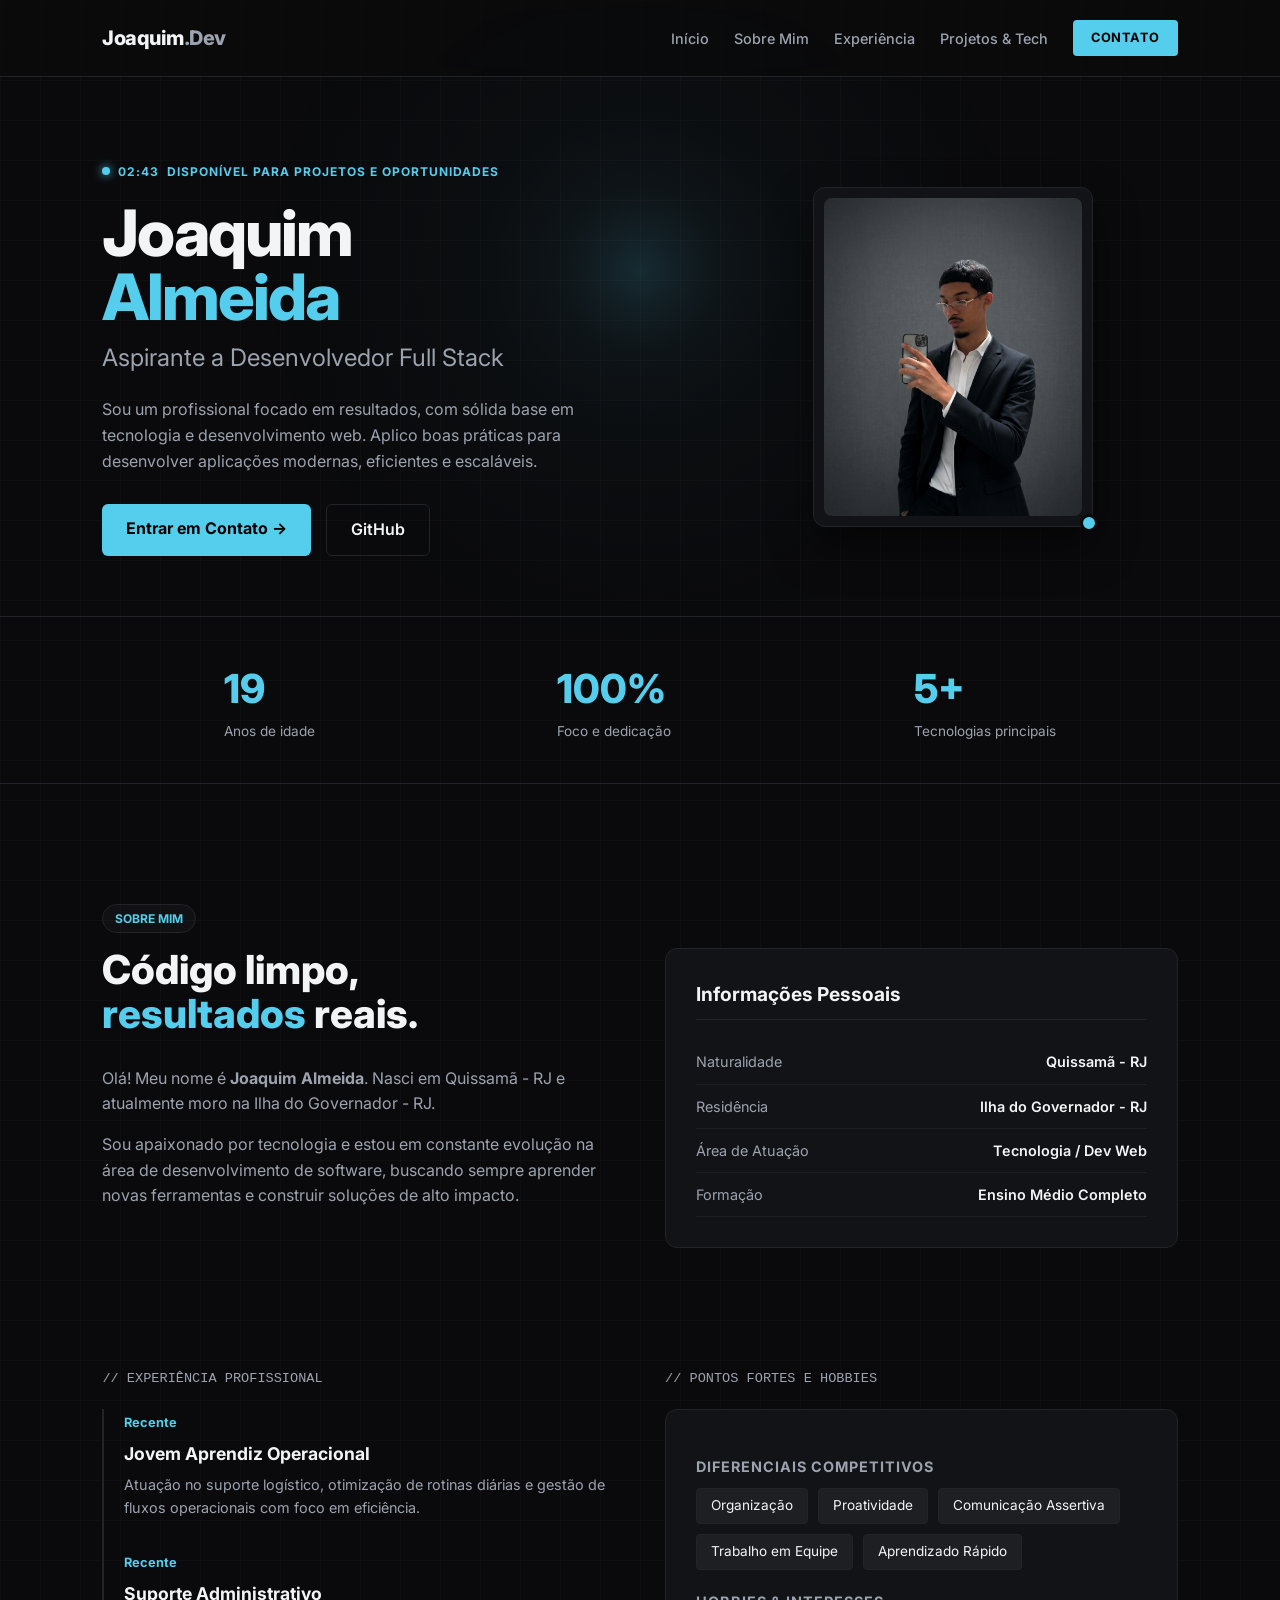
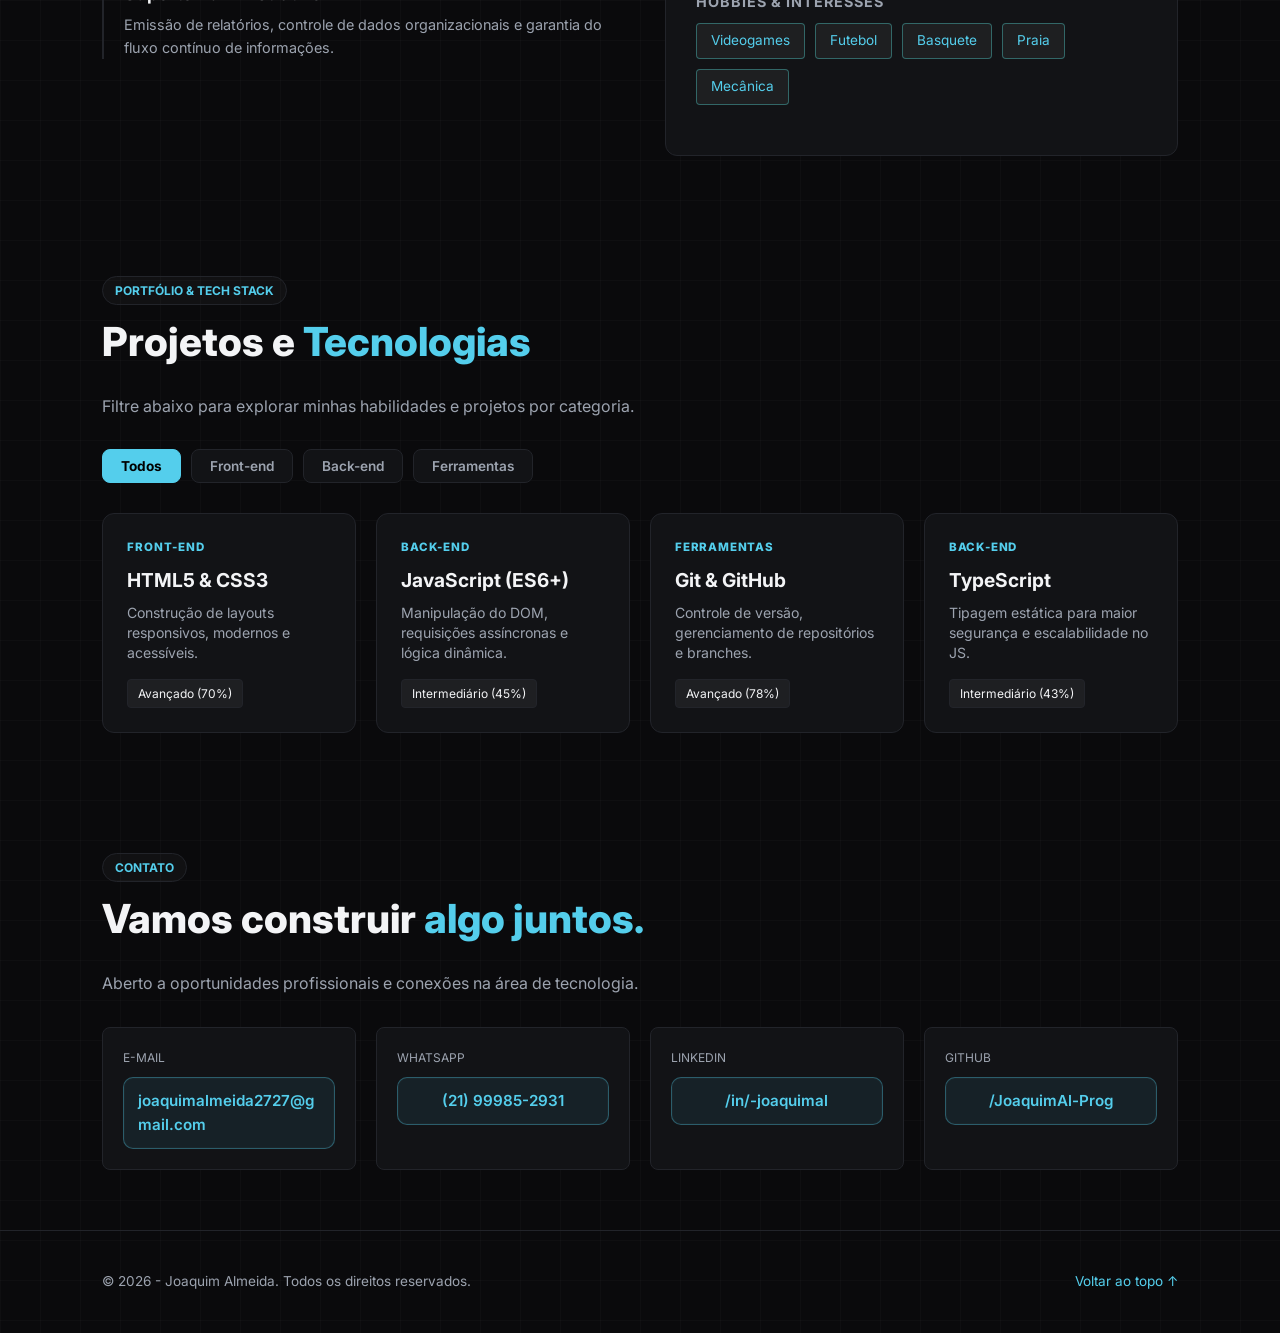
==== commit 5af37304: "Finalização da Page Pessoal" ====
--- a/index.html
+++ b/index.html
@@ -28,13 +28,14 @@
     </header>
 
     <!-- HERO SECTION (INÍCIO) -->
+     
     <section id="inicio" class="hero-section">
       <div class="hero-content">
         <div class="badge-status">
           <span class="status-dot"></span>
+           <p><span id="horario-atualizado">Carregando...</span></p>
           DISPONÍVEL PARA PROJETOS E OPORTUNIDADES
         </div>
-
         <h1 class="hero-title">
           Joaquim<br />
           <span class="highlight">Almeida</span>
@@ -148,7 +149,7 @@
               </p>
             </div>
             <div class="timeline-item">
-              <span class="timeline-date">Processos</span>
+              <span class="timeline-date">Recente</span>
               <h3 class="timeline-title">Suporte Administrativo</h3>
               <p class="timeline-desc">
                 Emissão de relatórios, controle de dados organizacionais e
@@ -223,28 +224,48 @@
       <div class="contact-card">
         <div class="contact-item">
           <span class="contact-label">E-MAIL</span>
-          <a href="mailto:joaquimalmeida2727@gmail.com" class="contact-value"
-            >joaquimalmeida2727@gmail.com</a
-          >
+          <a
+            href="https://mail.google.com/mail/?view=cm&fs=1&to=joaquimalmeida2727@gmail.com"
+            target="_blank"
+            rel="noopener noreferrer"
+            class="contact-value contact-action"
+          >
+            joaquimalmeida2727@gmail.com
+          </a>
+        </div>
+        <div class="contact-item">
+          <span class="contact-label">WHATSAPP</span>
+          <a
+            href="https://wa.me/5521999852931"
+            target="_blank"
+            rel="noopener noreferrer"
+            class="contact-value contact-action contact-whatsapp"
+          >
+            (21) 99985-2931
+          </a>
         </div>
         <div class="contact-item">
           <span class="contact-label">LINKEDIN</span>
           <a
             href="https://www.linkedin.com/in/-joaquimal/"
             target="_blank"
-            class="contact-value"
-            >/in/-joaquimal</a
-          >
+            rel="noopener noreferrer"
+            class="contact-value contact-action"
+          >
+            /in/-joaquimal
+          </a>
         </div>
         <div class="contact-item">
           <span class="contact-label">GITHUB</span>
           <a
             href="https://github.com/JoaquimAl-Prog"
             target="_blank"
-            class="contact-value"
-            >/JoaquimAl-Prog</a
-          >
-        </div>
+            rel="noopener noreferrer"
+            class="contact-value contact-action"
+          >
+            /JoaquimAl-Prog
+          </a>
+          
       </div>
     </section>
 
--- a/style.css
+++ b/style.css
@@ -15,6 +15,8 @@
   --text-muted: #9ca3af;
   --accent-color: #54ceec;
   --accent-hover: #1a7bbb;
+  --mouse-x: 50vw;
+  --mouse-y: 30vh;
   --font-family: "Inter", -apple-system, BlinkMacSystemFont, sans-serif;
 }
 
@@ -23,6 +25,9 @@
 }
 
 body {
+  position: relative;
+  isolation: isolate;
+  overflow-x: hidden;
   background-color: var(--bg-color);
   color: var(--text-main);
   font-family: var(--font-family);
@@ -31,6 +36,35 @@
     linear-gradient(to right, rgba(255, 255, 255, 0.02) 1px, transparent 1px),
     linear-gradient(to bottom, rgba(255, 255, 255, 0.02) 1px, transparent 1px);
   background-size: 40px 40px;
+}
+
+body::before {
+  content: "";
+  position: fixed;
+  inset: 0;
+  pointer-events: none;
+  z-index: -1;
+  background:
+    radial-gradient(
+      circle 180px at var(--mouse-x) var(--mouse-y),
+      rgba(84, 206, 236, 0.28),
+      rgba(84, 206, 236, 0.12) 28%,
+      rgba(84, 206, 236, 0.04) 48%,
+      transparent 90%
+    ),
+    radial-gradient(
+      circle 420px at var(--mouse-x) var(--mouse-y),
+      rgba(84, 206, 236, 0.08),
+      transparent 90%
+    );
+  mix-blend-mode: screen;
+  opacity: 0.5;
+}
+
+@media (pointer: coarse) {
+  body::before {
+    opacity: 0.35;
+  }
 }
 
 /* ==========================================================================
@@ -49,6 +83,7 @@
   border-bottom: 1px solid var(--border-color);
 }
 
+
 .logo {
   font-size: 1.25rem;
   font-weight: 800;
@@ -188,6 +223,7 @@
 .hero-image-wrapper {
   display: flex;
   justify-content: center;
+  transform: translateX(-18px);
 }
 
 .hero-card-img {
@@ -515,6 +551,34 @@
   word-break: break-all;
 }
 
+.contact-action {
+  display: inline-flex;
+  align-items: center;
+  justify-content: center;
+  width: 100%;
+  margin-top: 2px;
+  padding: 11px 14px;
+  border-radius: 10px;
+  border: 1px solid rgba(84, 206, 236, 0.35);
+  background: rgba(84, 206, 236, 0.08);
+  box-shadow: inset 0 0 0 1px rgba(255, 255, 255, 0.02);
+  transition:
+    transform 0.2s ease,
+    background-color 0.2s ease,
+    border-color 0.2s ease,
+    color 0.2s ease;
+}
+
+.contact-action:hover {
+  transform: translateY(-2px);
+  background: rgba(84, 206, 236, 0.14);
+  border-color: rgba(84, 206, 236, 0.6);
+}
+
+.contact-whatsapp:hover {
+  color: #25d366;
+}
+
 .footer {
   display: flex;
   justify-content: space-between;
@@ -539,6 +603,10 @@
     text-align: center;
   }
 
+  .hero-image-wrapper {
+    transform: none;
+  }
+
   .hero-title {
     font-size: 2.8rem;
   }
